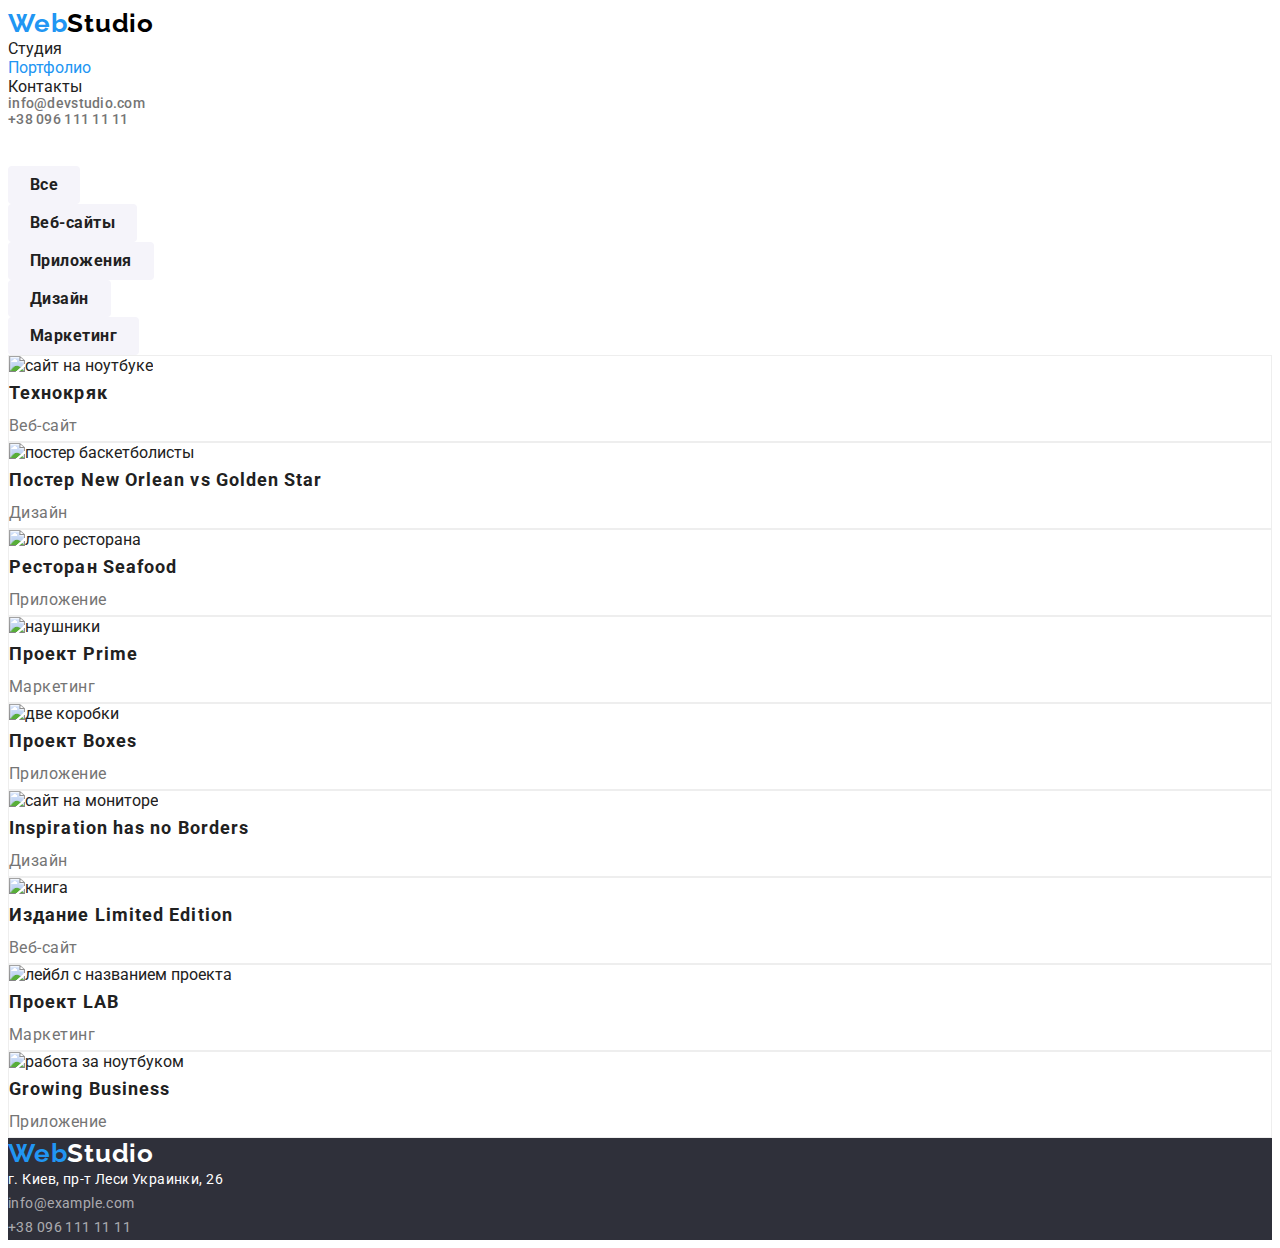
==== portfolio.html @ 56233fcb "add last hw" ====
<!DOCTYPE html>
<html lang="ru">
  <head>
    <meta charset="UTF-8" />
    <meta http-equiv="X-UA-Compatible" content="IE=edge" />
    <meta name="viewport" content="width=device-width, initial-scale=1.0" />
    <title>Portfolio</title>
    <link
      href="https://github.com/sindresorhus/modern-normalize/blob/main/modern-normalize.css"
      rel="stylesheet"
    />
    <link rel="preconnect" href="https://fonts.googleapis.com" />
    <link rel="preconnect" href="https://fonts.gstatic.com" crossorigin />
    <link
      href="https://fonts.googleapis.com/css2?family=Raleway:wght@400;500;700;900&family=Roboto:wght@400;500;700;900&display=swap"
      rel="stylesheet"
    />
    <link rel="stylesheet" href="./CSS/style.css" />
  </head>
  <body>
    <header>
      <a href="./index.html" class="logo"><span class="logo-blue">Web</span>Studio</a>
      <nav>
        <ul class="list">
          <li><a href="./index.html" class="link-nav">Студия</a></li>
          <li class="current">Портфолио</li>
          <li><a href="#" class="link-nav">Контакты</a></li>
        </ul>
      </nav>
      <ul class="contacts list">
        <li><a href="mailto:info@devstudio.com" class="link-contact">info@devstudio.com</a></li>
        <li><a href="tel:+380961111111" class="link-contact">+38 096 111 11 11</a></li>
      </ul>
    </header>
    <main>
      <section class="portfolio">
        <h1 class="not-visible">Prontfolio</h1>
        <ul class="list">
          <li><button type="button" class="portfolio-list-buttons">Все</button></li>
          <li><button type="button" class="portfolio-list-buttons">Веб-сайты</button></li>
          <li><button type="button" class="portfolio-list-buttons">Приложения</button></li>
          <li><button type="button" class="portfolio-list-buttons">Дизайн</button></li>
          <li><button type="button" class="portfolio-list-buttons">Маркетинг</button></li>
        </ul>
        <ul class="list">
          <li class="portfolio-pojects-item">
            <img src="/goit-markup-hw-02/images/project1.jpg" alt="сайт на ноутбуке" width="370" />
            <h2 class="portfolio-project-name">Технокряк</h2>
            <p class="portfolio-project-type">Веб-сайт</p>
          </li>
          <li class="portfolio-pojects-item">
            <img
              src="/goit-markup-hw-02/images/project2.jpg"
              alt="постер баскетболисты"
              width="370"
            />
            <h2 class="portfolio-project-name">
              Постер <span lang="en">New Orlean vs Golden Star</span>
            </h2>
            <p class="portfolio-project-type">Дизайн</p>
          </li>
          <li class="portfolio-pojects-item">
            <img src="/goit-markup-hw-02/images/project3.jpg" alt="лого ресторана" width="370" />
            <h2 class="portfolio-project-name">Ресторан <span lang="en">Seafood</span></h2>
            <p class="portfolio-project-type">Приложение</p>
          </li>
          <li class="portfolio-pojects-item">
            <img src="/goit-markup-hw-02/images/project4.jpg" alt="наушники" width="370" />
            <h2 class="portfolio-project-name">Проект <span lang="en">Prime</span></h2>
            <p class="portfolio-project-type">Маркетинг</p>
          </li>
          <li class="portfolio-pojects-item">
            <img src="/goit-markup-hw-02/images/project5.jpg" alt="две коробки" width="370" />
            <h2 class="portfolio-project-name">Проект <span lang="en">Boxes</span></h2>
            <p class="portfolio-project-type">Приложение</p>
          </li>
          <li class="portfolio-pojects-item">
            <img src="/goit-markup-hw-02/images/project6.jpg" alt="сайт на мониторе" width="370" />
            <h2 class="portfolio-project-name" lang="en">Inspiration has no Borders</h2>
            <p class="portfolio-project-type">Дизайн</p>
          </li>
          <li class="portfolio-pojects-item">
            <img src="/goit-markup-hw-02/images/project7.jpg" alt="книга" width="370" />
            <h2 class="portfolio-project-name">Издание <span lang="en">Limited Edition</span></h2>
            <p class="portfolio-project-type">Веб-сайт</p>
          </li>
          <li class="portfolio-pojects-item">
            <img
              src="/goit-markup-hw-02/images/project8.jpg"
              alt="лейбл с названием проекта"
              width="370"
            />
            <h2 class="portfolio-project-name">Проект <span lang="en">LAB</span></h2>
            <p class="portfolio-project-type">Маркетинг</p>
          </li>
          <li class="portfolio-pojects-item">
            <img
              src="/goit-markup-hw-02/images/project9.jpg"
              alt="работа за ноутбуком"
              width="370"
            />
            <h2 class="portfolio-project-name" lang="en">Growing Business</h2>
            <p class="portfolio-project-type">Приложение</p>
          </li>
        </ul>
      </section>
    </main>
    <footer class="footer">
      <a href="/goit-markup-hw-02/index.html" class="footer-logo"
        ><span class="footer-logo-blue">Web</span>Studio</a
      >
      <address>
        <ul class="footer-address">
          <li class="footer-address-map">г. Киев, пр-т Леси Украинки, 26</li>
          <li>
            <a href="mailto:info@example.com" class="footer-address-link">info@example.com</a>
          </li>
          <li><a href="tel:+380961111111" class="footer-address-link">+38 096 111 11 11</a></li>
        </ul>
      </address>
    </footer>
  </body>
</html>
---- CSS/style.css ----
:root {
  --main-color: #212121;
  --second-color: #757575;
  --hover-color: #2196f3;
  --contrast-color: #ffffff;
  --third-color: #000000;
  --hero-background-color: #2f303a;
  --footer-background-color: #2f303a;
  --elements-background-color: #ffffff;
  --second-background-color: #f5f4fa;
  --page-background-color: #ffffff;
  --adress-color: rgba(255, 255, 255, 0.6);
}
p,
h1,
h2,
h3,
h4,
h5,
h6 {
  margin: 0;
}
ul {
  margin: 0;
  padding: 0;
}

body {
  font-family: 'Roboto', sans-serif;
  color: var(--main-color);
  background-color: var(--page-background-color);
}
.container {
  width: 1200px;
}
.header-container {
  display: flex;
}
.heder-list {
}
.not-visible {
  visibility: hidden;
}
.logo {
  font-family: Raleway, sans-serif;

  font-weight: 700;
  font-size: 26px;
  line-height: 1.19;

  letter-spacing: 0.03em;
  text-decoration: none;
  color: var(--third-color);
}
.logo-blue {
  color: var(--hover-color);
}
.navigation {
  font-weight: 500;
  font-size: 14px;
  line-height: 1.14;
  letter-spacing: 0.02em;
  background-color: var(--elements-background-color);
}
.link-nav {
  text-decoration: none;
  color: var(--main-color);
}
.link-nav:focus,
.link-nav:hover {
  color: var(--hover-color);
}
.current {
  color: var(--hover-color);
}
.contacts {
  font-weight: 500;
  font-size: 14px;
  line-height: 1.14;
  letter-spacing: 0.02em;
}
.link-contact {
  text-decoration: none;
  color: var(--second-color);
}
.contacts .link-contact:hover,
.contacts .link-contact:focus {
  color: var(--hover-color);
}
.section-hero {
  background: var(--hero-background-color);
}
.hero-header {
  font-weight: 900;
  font-size: 44px;
  line-height: 1.36;
  /* or 136% */

  text-align: center;
  letter-spacing: 0.06em;
  text-transform: uppercase;

  color: var(--contrast-color);
}
.hero-button {
  font-family: inherit;
  background: var(--hover-color);
  box-shadow: 0px 4px 4px rgba(0, 0, 0, 0.15);
  border-radius: 4px;
  font-weight: 700;
  font-size: 16px;
  line-height: 1.87;
  border: 0px;
  /* identical to box height, or 187% */

  align-items: center;
  text-align: center;
  letter-spacing: 0.06em;
  cursor: pointer;
  color: var(--contrast-color);
}
.list {
  list-style-type: none;
}
.why-we-header {
  font-weight: 700;
  font-size: 14px;
  line-height: 1.14;
  letter-spacing: 0.03em;
  text-transform: uppercase;
  color: var(--main-color);
}
.why-we-p {
  font-size: 14px;
  line-height: 1.71;
  /* or 171% */

  letter-spacing: 0.03em;
  color: var(--second-color);
}

.what-we-do-header {
  font-weight: 700;
  font-size: 36px;
  line-height: 1.17;
  text-align: center;
  letter-spacing: 0.03em;
  color: var(--main-color);
}
.team {
  background: var(--second-background-color);
}
.team-header {
  font-style: normal;
  font-weight: 700;
  font-size: 36px;
  line-height: 1.16;
  text-align: center;
  letter-spacing: 0.03em;
  color: var(--main-color);
}
.team-member {
  background: var(--contrast-color);
  box-shadow: 0px 1px 3px rgba(0, 0, 0, 0.12), 0px 1px 1px rgba(0, 0, 0, 0.14),
    0px 2px 1px rgba(0, 0, 0, 0.2);
  border-radius: 0px 0px 4px 4px;
}
.team-member-name {
  font-weight: 500;
  font-size: 16px;
  line-height: 1.19;
  /* identical to box height */

  text-align: center;
  letter-spacing: 0.03em;
  color: var(--main-color);
}
.team-member-position {
  font-style: normal;
  font-weight: normal;
  font-size: 16px;
  line-height: 1.19;
  /* identical to box height */

  text-align: center;
  letter-spacing: 0.03em;
  color: var(--second-color);
}
.footer {
  background-color: var(--footer-background-color);
}
.footer-logo {
  font-family: Raleway, sans-serif;
  font-style: normal;
  font-weight: bold;
  font-size: 26px;
  line-height: 1.19;
  text-decoration: none;
  letter-spacing: 0.03em;

  color: var(--contrast-color);
}
.footer-logo-blue {
  color: var(--hover-color);
}
.footer-address {
  list-style-type: none;
  font-style: normal;
}
.footer-address-map {
  font-style: normal;
  font-weight: normal;
  font-size: 14px;
  line-height: 1.71;
  /* or 171% */

  letter-spacing: 0.03em;
  text-decoration: none;
  color: var(--contrast-color);
}
.footer-address-link {
  text-decoration: none;

  font-size: 14px;
  line-height: 1.71;
  /* or 171% */

  letter-spacing: 0.03em;

  color: var(--adress-color);
}
.footer-address-link:focus,
.footer-address-link:hover {
  color: var(--hover-color);
}
/* Porfolio page */
.portfolio-list-buttons {
  font-family: inherit;
  background-color: #f5f4fa;
  border-radius: 4px;
  border: 0;
  cursor: pointer;
  font-weight: 700;
  font-size: 16px;
  line-height: 1.62;
  /* identical to box height, or 162% */
  padding: 6px 22px;
  text-align: center;
  letter-spacing: 0.03em;

  color: var(--main-color);
}
.portfolio-list-buttons:focus,
.portfolio-list-buttons:hover {
  color: var(--contrast-color);
  background-color: var(--hover-color);
}

.portfolio-pojects-item {
  background-color: var(--contrast-color);
  border: 1px solid #eeeeee;
  box-sizing: border-box;
}
.portfolio-project-name {
  font-style: normal;
  font-weight: 700;
  font-size: 18px;
  line-height: 2;
  /* identical to box height, or 200% */

  letter-spacing: 0.06em;

  color: var(--main-color);
}
.portfolio-project-type {
  font-size: 16px;
  line-height: 1.87;
  /* identical to box height, or 187% */

  letter-spacing: 0.03em;
  color: var(--second-color);
}
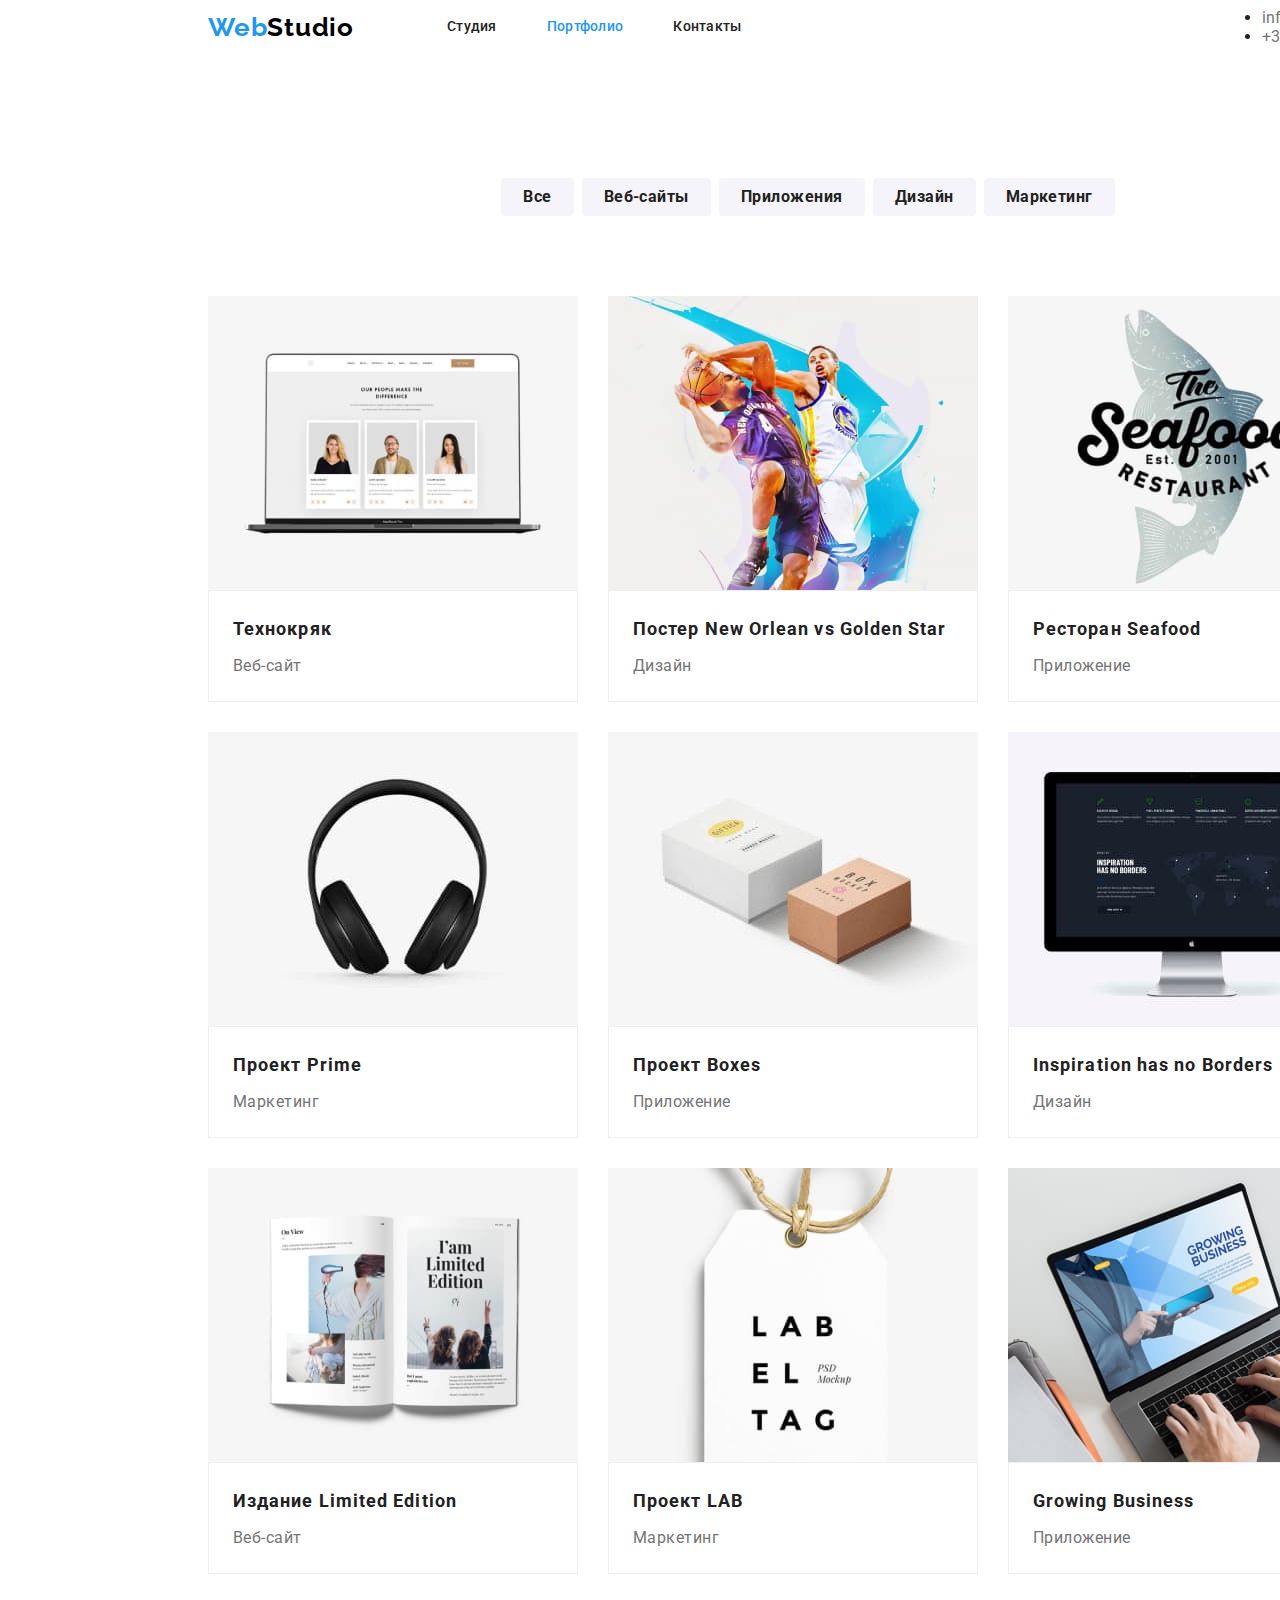
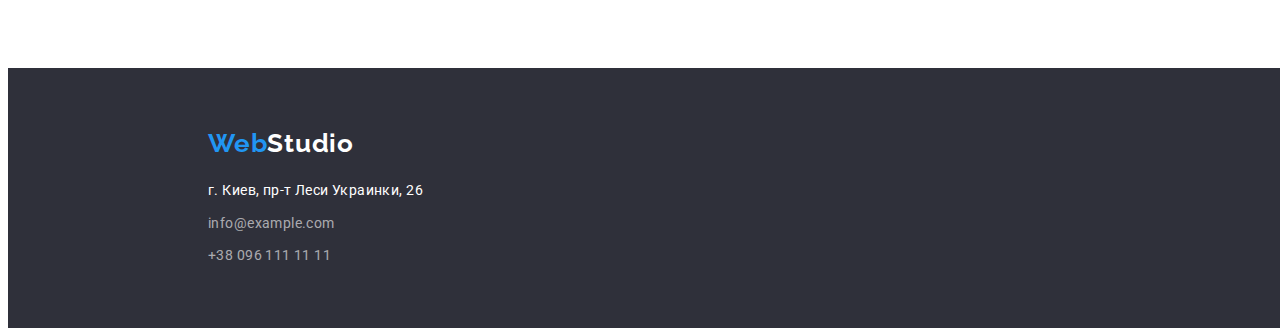
==== commit b0704f40: "hw3 1.0" ====
--- a/portfolio.html
+++ b/portfolio.html
@@ -19,105 +19,132 @@
   </head>
   <body>
     <header>
-      <a href="./index.html" class="logo"><span class="logo-blue">Web</span>Studio</a>
-      <nav>
-        <ul class="list">
-          <li><a href="./index.html" class="link-nav">Студия</a></li>
-          <li class="current">Портфолио</li>
-          <li><a href="#" class="link-nav">Контакты</a></li>
-        </ul>
-      </nav>
-      <ul class="contacts list">
-        <li><a href="mailto:info@devstudio.com" class="link-contact">info@devstudio.com</a></li>
-        <li><a href="tel:+380961111111" class="link-contact">+38 096 111 11 11</a></li>
-      </ul>
+      <div class="container header-container">
+        <div class="header-list">
+          <a href="./index.html" class="logo"><span class="logo-blue">Web</span>Studio</a>
+
+          <nav class="navigation">
+            <ul class="list nav-list">
+              <li><a href="./index.html" class="link-nav">Студия</a></li>
+              <li class="current">Портфолио</li>
+              <li><a href="#" class="link-nav">Контакты</a></li>
+            </ul>
+          </nav>
+        </div>
+        <div>
+          <ul class="contacts-list">
+            <li><a href="mailto:info@devstudio.com" class="link-contact">info@devstudio.com</a></li>
+            <li><a href="tel:+380961111111" class="link-contact">+38 096 111 11 11</a></li>
+          </ul>
+        </div>
+      </div>
     </header>
     <main>
-      <section class="portfolio">
-        <h1 class="not-visible">Prontfolio</h1>
-        <ul class="list">
-          <li><button type="button" class="portfolio-list-buttons">Все</button></li>
-          <li><button type="button" class="portfolio-list-buttons">Веб-сайты</button></li>
-          <li><button type="button" class="portfolio-list-buttons">Приложения</button></li>
-          <li><button type="button" class="portfolio-list-buttons">Дизайн</button></li>
-          <li><button type="button" class="portfolio-list-buttons">Маркетинг</button></li>
-        </ul>
-        <ul class="list">
-          <li class="portfolio-pojects-item">
-            <img src="/goit-markup-hw-02/images/project1.jpg" alt="сайт на ноутбуке" width="370" />
-            <h2 class="portfolio-project-name">Технокряк</h2>
-            <p class="portfolio-project-type">Веб-сайт</p>
-          </li>
-          <li class="portfolio-pojects-item">
-            <img
-              src="/goit-markup-hw-02/images/project2.jpg"
-              alt="постер баскетболисты"
-              width="370"
-            />
-            <h2 class="portfolio-project-name">
-              Постер <span lang="en">New Orlean vs Golden Star</span>
-            </h2>
-            <p class="portfolio-project-type">Дизайн</p>
-          </li>
-          <li class="portfolio-pojects-item">
-            <img src="/goit-markup-hw-02/images/project3.jpg" alt="лого ресторана" width="370" />
-            <h2 class="portfolio-project-name">Ресторан <span lang="en">Seafood</span></h2>
-            <p class="portfolio-project-type">Приложение</p>
-          </li>
-          <li class="portfolio-pojects-item">
-            <img src="/goit-markup-hw-02/images/project4.jpg" alt="наушники" width="370" />
-            <h2 class="portfolio-project-name">Проект <span lang="en">Prime</span></h2>
-            <p class="portfolio-project-type">Маркетинг</p>
-          </li>
-          <li class="portfolio-pojects-item">
-            <img src="/goit-markup-hw-02/images/project5.jpg" alt="две коробки" width="370" />
-            <h2 class="portfolio-project-name">Проект <span lang="en">Boxes</span></h2>
-            <p class="portfolio-project-type">Приложение</p>
-          </li>
-          <li class="portfolio-pojects-item">
-            <img src="/goit-markup-hw-02/images/project6.jpg" alt="сайт на мониторе" width="370" />
-            <h2 class="portfolio-project-name" lang="en">Inspiration has no Borders</h2>
-            <p class="portfolio-project-type">Дизайн</p>
-          </li>
-          <li class="portfolio-pojects-item">
-            <img src="/goit-markup-hw-02/images/project7.jpg" alt="книга" width="370" />
-            <h2 class="portfolio-project-name">Издание <span lang="en">Limited Edition</span></h2>
-            <p class="portfolio-project-type">Веб-сайт</p>
-          </li>
-          <li class="portfolio-pojects-item">
-            <img
-              src="/goit-markup-hw-02/images/project8.jpg"
-              alt="лейбл с названием проекта"
-              width="370"
-            />
-            <h2 class="portfolio-project-name">Проект <span lang="en">LAB</span></h2>
-            <p class="portfolio-project-type">Маркетинг</p>
-          </li>
-          <li class="portfolio-pojects-item">
-            <img
-              src="/goit-markup-hw-02/images/project9.jpg"
-              alt="работа за ноутбуком"
-              width="370"
-            />
-            <h2 class="portfolio-project-name" lang="en">Growing Business</h2>
-            <p class="portfolio-project-type">Приложение</p>
-          </li>
-        </ul>
+      <section class="portfolio section">
+        <div class="container">
+          <h1 class="not-visible">Prontfolio</h1>
+          <ul class="list portfolio-list">
+            <li><button type="button" class="portfolio-list-buttons">Все</button></li>
+            <li><button type="button" class="portfolio-list-buttons">Веб-сайты</button></li>
+            <li><button type="button" class="portfolio-list-buttons">Приложения</button></li>
+            <li><button type="button" class="portfolio-list-buttons">Дизайн</button></li>
+            <li><button type="button" class="portfolio-list-buttons">Маркетинг</button></li>
+          </ul>
+          <ul class="list portfolio-projects-list">
+            <li class="portfolio-pojects-item">
+              <img src="./images/project1.jpg" alt="сайт на ноутбуке" width="370" />
+              <div class="portfolio-project">
+                <h2 class="portfolio-project-name">Технокряк</h2>
+                <p class="portfolio-project-type">Веб-сайт</p>
+              </div>
+            </li>
+            <li class="portfolio-pojects-item">
+              <img src="./images/project2.jpg" alt="постер баскетболисты" width="370" />
+              <div class="portfolio-project">
+                <h2 class="portfolio-project-name">
+                  Постер <span lang="en">New Orlean vs Golden Star</span>
+                </h2>
+                <p class="portfolio-project-type">Дизайн</p>
+              </div>
+            </li>
+            <li class="portfolio-pojects-item">
+              <img src="./images/project3.jpg" alt="лого ресторана" width="370" />
+              <div class="portfolio-project">
+                <h2 class="portfolio-project-name">Ресторан <span lang="en">Seafood</span></h2>
+                <p class="portfolio-project-type">Приложение</p>
+              </div>
+            </li>
+            <li class="portfolio-pojects-item">
+              <img src="./images/project4.jpg" alt="наушники" width="370" />
+              <div class="portfolio-project">
+                <h2 class="portfolio-project-name">Проект <span lang="en">Prime</span></h2>
+                <p class="portfolio-project-type">Маркетинг</p>
+              </div>
+            </li>
+            <li class="portfolio-pojects-item">
+              <img src="./images/project5.jpg" alt="две коробки" width="370" />
+              <div class="portfolio-project">
+                <h2 class="portfolio-project-name">Проект <span lang="en">Boxes</span></h2>
+                <p class="portfolio-project-type">Приложение</p>
+              </div>
+            </li>
+            <li class="portfolio-pojects-item">
+              <img src="./images/project6.jpg" alt="сайт на мониторе" width="370" />
+              <div class="portfolio-project">
+                <h2 class="portfolio-project-name" lang="en">Inspiration has no Borders</h2>
+                <p class="portfolio-project-type">Дизайн</p>
+              </div>
+            </li>
+            <li class="portfolio-pojects-item">
+              <img src="./images/project7.jpg" alt="книга" width="370" />
+              <div class="portfolio-project">
+                <h2 class="portfolio-project-name">
+                  Издание <span lang="en">Limited Edition</span>
+                </h2>
+                <p class="portfolio-project-type">Веб-сайт</p>
+              </div>
+            </li>
+            <li class="portfolio-pojects-item">
+              <img src="./images/project8.jpg" alt="лейбл с названием проекта" width="370" />
+              <div class="portfolio-project">
+                <h2 class="portfolio-project-name">Проект <span lang="en">LAB</span></h2>
+                <p class="portfolio-project-type">Маркетинг</p>
+              </div>
+            </li>
+            <li class="portfolio-pojects-item">
+              <img src="./images/project9.jpg" alt="работа за ноутбуком" width="370" />
+              <div class="portfolio-project">
+                <h2 class="portfolio-project-name" lang="en">Growing Business</h2>
+                <p class="portfolio-project-type">Приложение</p>
+              </div>
+            </li>
+          </ul>
+        </div>
       </section>
     </main>
     <footer class="footer">
-      <a href="/goit-markup-hw-02/index.html" class="footer-logo"
-        ><span class="footer-logo-blue">Web</span>Studio</a
-      >
-      <address>
-        <ul class="footer-address">
-          <li class="footer-address-map">г. Киев, пр-т Леси Украинки, 26</li>
-          <li>
-            <a href="mailto:info@example.com" class="footer-address-link">info@example.com</a>
-          </li>
-          <li><a href="tel:+380961111111" class="footer-address-link">+38 096 111 11 11</a></li>
-        </ul>
-      </address>
+      <div class="container">
+        <a href="./index.html" class="footer-logo"
+          ><span class="footer-logo-blue">Web</span>Studio</a
+        >
+        <address>
+          <ul class="footer-address">
+            <li>
+              <a
+                href="https://goo.gl/maps/sKUV3N8SFqWd6LK18"
+                class="footer-address-map"
+                target="_blank"
+              >
+                г. Киев, пр-т Леси Украинки, 26</a
+              >
+            </li>
+            <li>
+              <a href="mailto:info@example.com" class="footer-address-link">info@example.com</a>
+            </li>
+            <li><a href="tel:+380961111111" class="footer-address-link">+38 096 111 11 11</a></li>
+          </ul>
+        </address>
+      </div>
     </footer>
   </body>
 </html>
--- a/CSS/style.css
+++ b/CSS/style.css
@@ -29,14 +29,33 @@
   font-family: 'Roboto', sans-serif;
   color: var(--main-color);
   background-color: var(--page-background-color);
+  width: 1600px;
 }
 .container {
   width: 1200px;
+  padding: 0px 15px;
+  margin: 0 auto;
+}
+.section {
+  padding: 94px 0;
 }
 .header-container {
   display: flex;
-}
-.heder-list {
+  justify-content: space-between;
+  align-items: center;
+}
+.header-list {
+  display: flex;
+  align-items: center;
+}
+.navigation {
+  margin-left: 93px;
+}
+.nav-list {
+  display: flex;
+}
+.nav-list > li:nth-child(n + 2) {
+  margin-left: 50px;
 }
 .not-visible {
   visibility: hidden;
@@ -78,6 +97,10 @@
   font-size: 14px;
   line-height: 1.14;
   letter-spacing: 0.02em;
+  display: flex;
+}
+.contacts > li:nth-child(n + 2) {
+  margin-left: 50px;
 }
 .link-contact {
   text-decoration: none;
@@ -89,6 +112,13 @@
 }
 .section-hero {
   background: var(--hero-background-color);
+  width: 1600px;
+  padding: 200px 0;
+}
+.hero-block {
+  display: flex;
+  flex-direction: column;
+  align-items: center;
 }
 .hero-header {
   font-weight: 900;
@@ -101,6 +131,7 @@
   text-transform: uppercase;
 
   color: var(--contrast-color);
+  /* margin-top: 200px; */
 }
 .hero-button {
   font-family: inherit;
@@ -118,10 +149,21 @@
   letter-spacing: 0.06em;
   cursor: pointer;
   color: var(--contrast-color);
+  width: 200px;
+  height: 50px;
+  margin-top: 30px;
 }
 .list {
   list-style-type: none;
 }
+.why-we-list {
+  display: flex;
+  flex-basis: calc((100%-3 * 30) / 4);
+}
+
+.why-we-list > li:nth-child(n + 2) {
+  margin-left: 50px;
+}
 .why-we-header {
   font-weight: 700;
   font-size: 14px;
@@ -137,8 +179,11 @@
 
   letter-spacing: 0.03em;
   color: var(--second-color);
-}
-
+  margin-top: 10px;
+}
+.what-we-do {
+  padding-top: 0;
+}
 .what-we-do-header {
   font-weight: 700;
   font-size: 36px;
@@ -146,6 +191,13 @@
   text-align: center;
   letter-spacing: 0.03em;
   color: var(--main-color);
+  margin-bottom: 50px;
+}
+.what-we-do-list {
+  display: flex;
+}
+.what-we-do-list > li:nth-child(n + 2) {
+  margin-left: 30px;
 }
 .team {
   background: var(--second-background-color);
@@ -158,6 +210,13 @@
   text-align: center;
   letter-spacing: 0.03em;
   color: var(--main-color);
+  margin-bottom: 50px;
+}
+.team-list {
+  display: flex;
+}
+.team-list > li:nth-child(n + 2) {
+  margin-left: 30px;
 }
 .team-member {
   background: var(--contrast-color);
@@ -165,6 +224,12 @@
     0px 2px 1px rgba(0, 0, 0, 0.2);
   border-radius: 0px 0px 4px 4px;
 }
+.team-member > img {
+  margin-bottom: 30px;
+  display: block;
+  max-width: 100%;
+  height: auto;
+}
 .team-member-name {
   font-weight: 500;
   font-size: 16px;
@@ -185,10 +250,13 @@
   text-align: center;
   letter-spacing: 0.03em;
   color: var(--second-color);
+  margin: 10px 0 30px 0;
 }
 .footer {
   background-color: var(--footer-background-color);
-}
+  padding: 60px 0;
+}
+
 .footer-logo {
   font-family: Raleway, sans-serif;
   font-style: normal;
@@ -199,6 +267,7 @@
   letter-spacing: 0.03em;
 
   color: var(--contrast-color);
+  margin-top: 60px;
 }
 .footer-logo-blue {
   color: var(--hover-color);
@@ -206,6 +275,10 @@
 .footer-address {
   list-style-type: none;
   font-style: normal;
+  margin-top: 20px;
+}
+.footer-address > li:nth-child(n + 2) {
+  margin-top: 9px;
 }
 .footer-address-map {
   font-style: normal;
@@ -234,6 +307,17 @@
   color: var(--hover-color);
 }
 /* Porfolio page */
+.portfolio {
+  width: 1600px;
+}
+.portfolio-list {
+  display: flex;
+  justify-content: center;
+  margin-bottom: 50px;
+}
+.portfolio-list > li:nth-child(n + 2) {
+  margin-left: 8px;
+}
 .portfolio-list-buttons {
   font-family: inherit;
   background-color: #f5f4fa;
@@ -255,11 +339,29 @@
   color: var(--contrast-color);
   background-color: var(--hover-color);
 }
-
+.portfolio-projects-list {
+  display: flex;
+  flex-wrap: wrap;
+  flex-basis: calc((100%-3 * 30px) / 4);
+}
+.portfolio-projects-list > li {
+  margin-left: 30px;
+  margin-top: 30px;
+}
+.portfolio-projects-list > li:nth-child(3n + 1) {
+  margin-left: 0;
+}
 .portfolio-pojects-item {
   background-color: var(--contrast-color);
+}
+.portfolio-pojects-item > img {
+  display: block;
+}
+.portfolio-project {
+  background: #ffffff;
   border: 1px solid #eeeeee;
   box-sizing: border-box;
+  padding: 20px 24px;
 }
 .portfolio-project-name {
   font-style: normal;
@@ -279,4 +381,5 @@
 
   letter-spacing: 0.03em;
   color: var(--second-color);
-}
+  margin-top: 4px;
+}
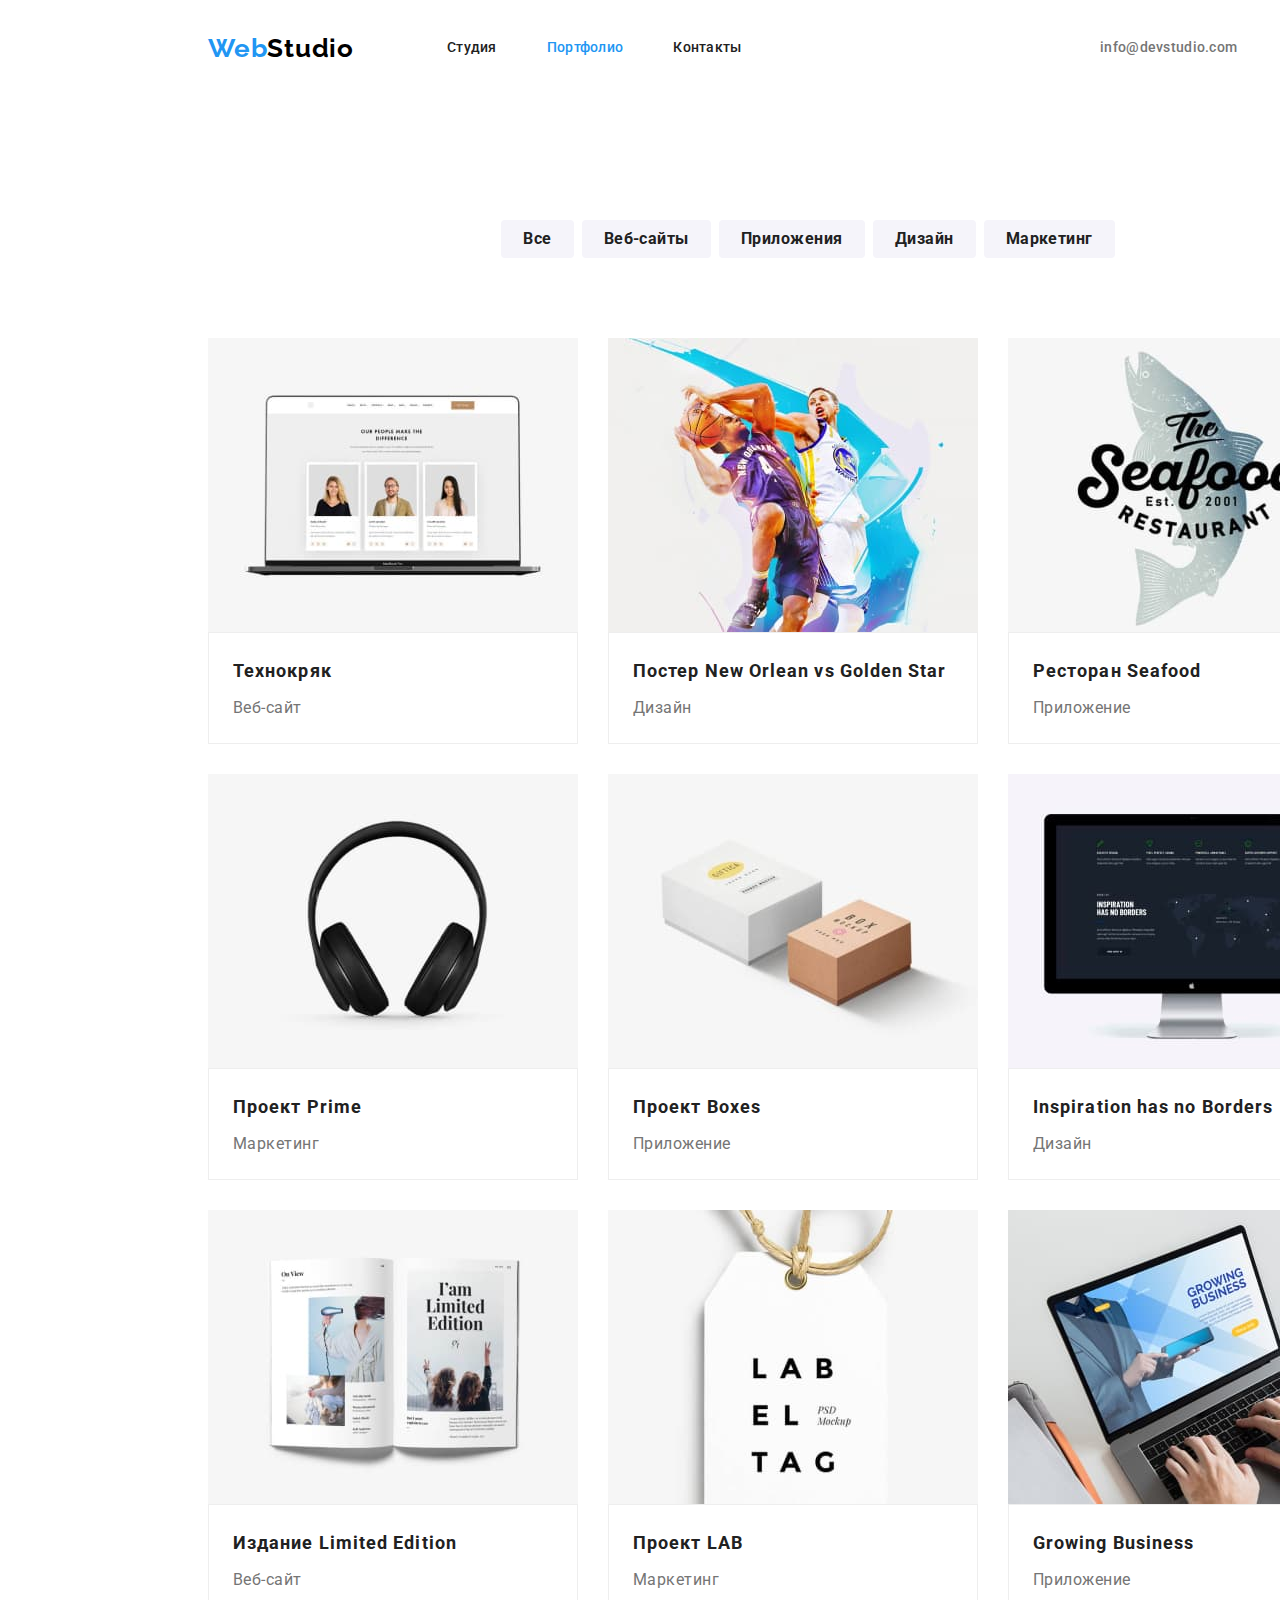
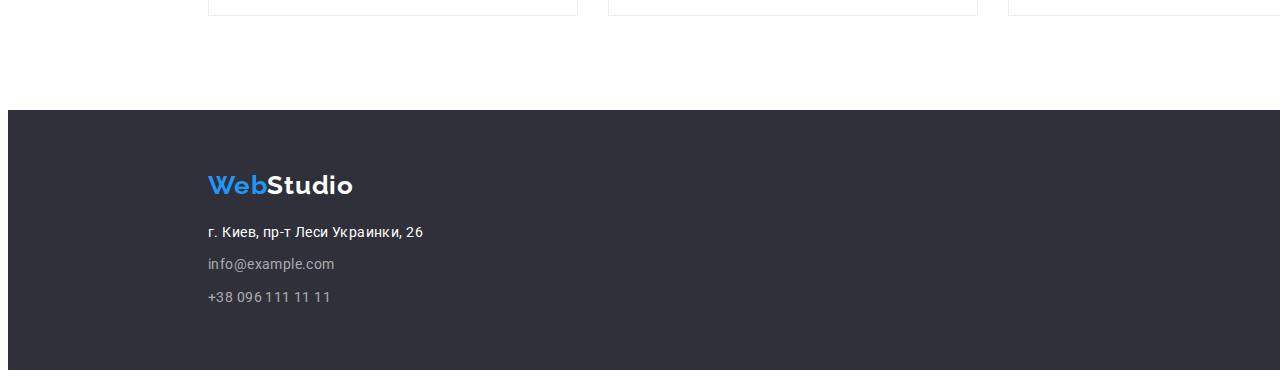
==== commit 9dcd2635: "fix header" ====
--- a/portfolio.html
+++ b/portfolio.html
@@ -32,7 +32,7 @@
           </nav>
         </div>
         <div>
-          <ul class="contacts-list">
+          <ul class="contacts list">
             <li><a href="mailto:info@devstudio.com" class="link-contact">info@devstudio.com</a></li>
             <li><a href="tel:+380961111111" class="link-contact">+38 096 111 11 11</a></li>
           </ul>
--- a/CSS/style.css
+++ b/CSS/style.css
@@ -98,6 +98,7 @@
   line-height: 1.14;
   letter-spacing: 0.02em;
   display: flex;
+  margin: 32px 0;
 }
 .contacts > li:nth-child(n + 2) {
   margin-left: 50px;
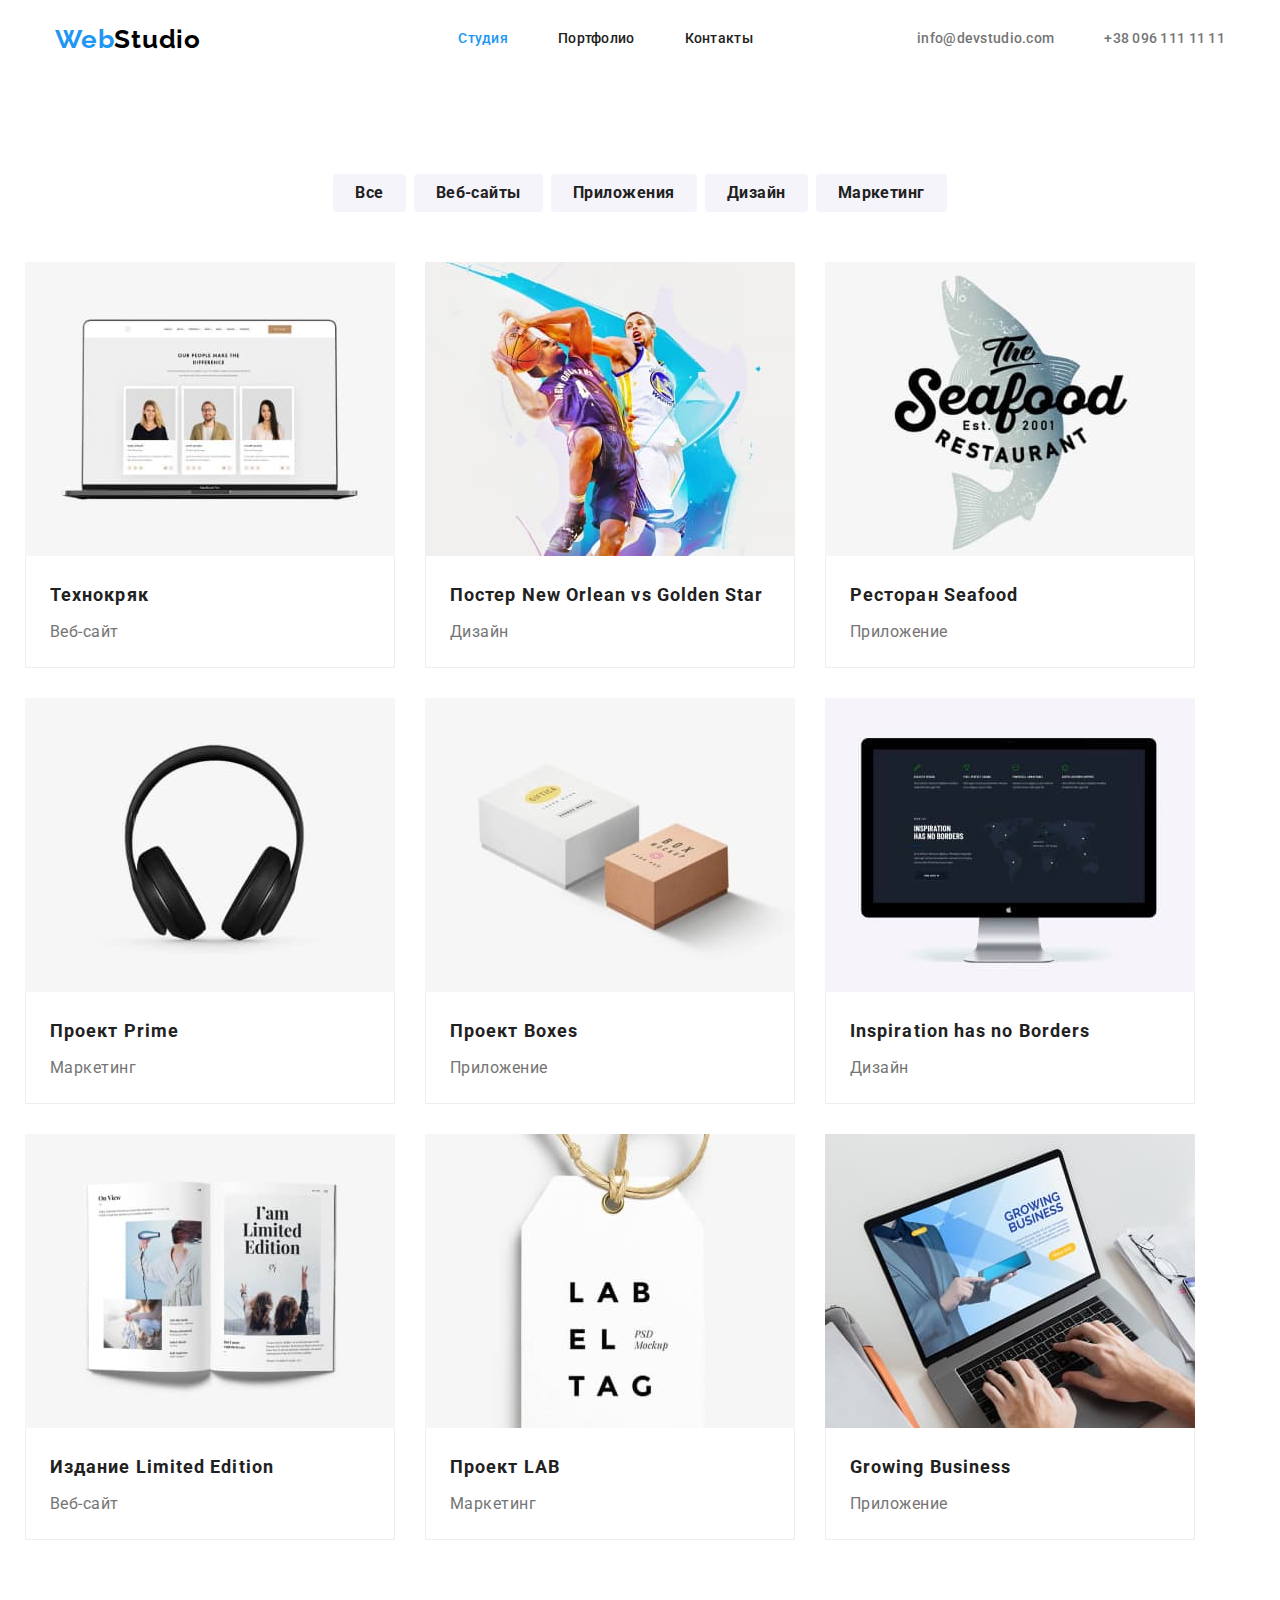
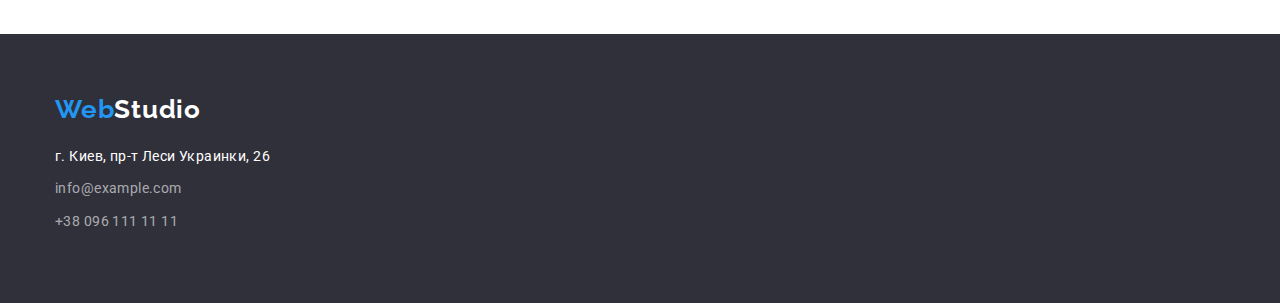
==== commit 89f71988: "fix problems" ====
--- a/portfolio.html
+++ b/portfolio.html
@@ -5,44 +5,36 @@
     <meta http-equiv="X-UA-Compatible" content="IE=edge" />
     <meta name="viewport" content="width=device-width, initial-scale=1.0" />
     <title>Portfolio</title>
-    <link
-      href="https://github.com/sindresorhus/modern-normalize/blob/main/modern-normalize.css"
-      rel="stylesheet"
-    />
     <link rel="preconnect" href="https://fonts.googleapis.com" />
     <link rel="preconnect" href="https://fonts.gstatic.com" crossorigin />
     <link
       href="https://fonts.googleapis.com/css2?family=Raleway:wght@400;500;700;900&family=Roboto:wght@400;500;700;900&display=swap"
       rel="stylesheet"
     />
+    <link rel="stylesheet" href="./CSS/modern-normalize.css" />
     <link rel="stylesheet" href="./CSS/style.css" />
   </head>
   <body>
-    <header>
+    <header class="header">
       <div class="container header-container">
-        <div class="header-list">
-          <a href="./index.html" class="logo"><span class="logo-blue">Web</span>Studio</a>
-
-          <nav class="navigation">
-            <ul class="list nav-list">
-              <li><a href="./index.html" class="link-nav">Студия</a></li>
-              <li class="current">Портфолио</li>
-              <li><a href="#" class="link-nav">Контакты</a></li>
-            </ul>
-          </nav>
-        </div>
-        <div>
-          <ul class="contacts list">
-            <li><a href="mailto:info@devstudio.com" class="link-contact">info@devstudio.com</a></li>
-            <li><a href="tel:+380961111111" class="link-contact">+38 096 111 11 11</a></li>
+        <a href="./index.html" class="logo"><span class="logo-blue">Web</span>Studio</a>
+        <nav class="navigation">
+          <ul class="list nav-list">
+            <li class="current">Студия</li>
+            <li><a href="./portfolio.html" class="link-nav">Портфолио</a></li>
+            <li><a href="#" class="link-nav">Контакты</a></li>
           </ul>
-        </div>
+        </nav>
+        <ul class="contacts list">
+          <li><a href="mailto:info@devstudio.com" class="link-contact">info@devstudio.com</a></li>
+          <li><a href="tel:+380961111111" class="link-contact">+38 096 111 11 11</a></li>
+        </ul>
       </div>
     </header>
     <main>
       <section class="portfolio section">
         <div class="container">
-          <h1 class="not-visible">Prontfolio</h1>
+          <h1 class="visually-hidden">Prontfolio</h1>
           <ul class="list portfolio-list">
             <li><button type="button" class="portfolio-list-buttons">Все</button></li>
             <li><button type="button" class="portfolio-list-buttons">Веб-сайты</button></li>
@@ -127,7 +119,7 @@
         <a href="./index.html" class="footer-logo"
           ><span class="footer-logo-blue">Web</span>Studio</a
         >
-        <address>
+        <address class="footer-list">
           <ul class="footer-address">
             <li>
               <a
--- a/CSS/style.css
+++ b/CSS/style.css
@@ -29,7 +29,6 @@
   font-family: 'Roboto', sans-serif;
   color: var(--main-color);
   background-color: var(--page-background-color);
-  width: 1600px;
 }
 .container {
   width: 1200px;
@@ -39,15 +38,15 @@
 .section {
   padding: 94px 0;
 }
+.header {
+  border-bottom: 1px solid transparent;
+}
 .header-container {
   display: flex;
   justify-content: space-between;
   align-items: center;
 }
-.header-list {
-  display: flex;
-  align-items: center;
-}
+
 .navigation {
   margin-left: 93px;
 }
@@ -57,8 +56,15 @@
 .nav-list > li:nth-child(n + 2) {
   margin-left: 50px;
 }
-.not-visible {
-  visibility: hidden;
+.visually-hidden {
+  position: absolute !important;
+  clip: rect(1px 1px 1px 1px);
+  clip: rect(1px, 1px, 1px, 1px);
+  padding: 0 !important;
+  border: 0 !important;
+  height: 1px !important;
+  width: 1px !important;
+  overflow: hidden;
 }
 .logo {
   font-family: Raleway, sans-serif;
@@ -70,6 +76,7 @@
   letter-spacing: 0.03em;
   text-decoration: none;
   color: var(--third-color);
+  padding: 24px 0;
 }
 .logo-blue {
   color: var(--hover-color);
@@ -84,6 +91,7 @@
 .link-nav {
   text-decoration: none;
   color: var(--main-color);
+  padding: 32px 0;
 }
 .link-nav:focus,
 .link-nav:hover {
@@ -98,7 +106,7 @@
   line-height: 1.14;
   letter-spacing: 0.02em;
   display: flex;
-  margin: 32px 0;
+  /* padding: 32px 0; */
 }
 .contacts > li:nth-child(n + 2) {
   margin-left: 50px;
@@ -106,6 +114,7 @@
 .link-contact {
   text-decoration: none;
   color: var(--second-color);
+  padding: 32px 0;
 }
 .contacts .link-contact:hover,
 .contacts .link-contact:focus {
@@ -113,7 +122,7 @@
 }
 .section-hero {
   background: var(--hero-background-color);
-  width: 1600px;
+  /* width: 1600px; */
   padding: 200px 0;
 }
 .hero-block {
@@ -163,7 +172,7 @@
 }
 
 .why-we-list > li:nth-child(n + 2) {
-  margin-left: 50px;
+  margin-left: 30px;
 }
 .why-we-header {
   font-weight: 700;
@@ -172,6 +181,7 @@
   letter-spacing: 0.03em;
   text-transform: uppercase;
   color: var(--main-color);
+  margin-bottom: 10px;
 }
 .why-we-p {
   font-size: 14px;
@@ -180,7 +190,8 @@
 
   letter-spacing: 0.03em;
   color: var(--second-color);
-  margin-top: 10px;
+
+  min-width: 260px;
 }
 .what-we-do {
   padding-top: 0;
@@ -199,6 +210,11 @@
 }
 .what-we-do-list > li:nth-child(n + 2) {
   margin-left: 30px;
+}
+.what-we-do-list > img {
+  display: block;
+  max-width: 100%;
+  height: auto;
 }
 .team {
   background: var(--second-background-color);
@@ -224,19 +240,24 @@
   box-shadow: 0px 1px 3px rgba(0, 0, 0, 0.12), 0px 1px 1px rgba(0, 0, 0, 0.14),
     0px 2px 1px rgba(0, 0, 0, 0.2);
   border-radius: 0px 0px 4px 4px;
+  /* padding: 30px 0; */
 }
 .team-member > img {
-  margin-bottom: 30px;
+  /* margin-bottom: 30px; */
   display: block;
   max-width: 100%;
   height: auto;
+}
+.team-member-card {
+  box-sizing: border-box;
+  padding: 30px 0;
 }
 .team-member-name {
   font-weight: 500;
   font-size: 16px;
   line-height: 1.19;
   /* identical to box height */
-
+  margin-bottom: 10px;
   text-align: center;
   letter-spacing: 0.03em;
   color: var(--main-color);
@@ -251,7 +272,7 @@
   text-align: center;
   letter-spacing: 0.03em;
   color: var(--second-color);
-  margin: 10px 0 30px 0;
+  /* margin-bottom: 30px; */
 }
 .footer {
   background-color: var(--footer-background-color);
@@ -268,18 +289,19 @@
   letter-spacing: 0.03em;
 
   color: var(--contrast-color);
-  margin-top: 60px;
 }
 .footer-logo-blue {
   color: var(--hover-color);
+}
+.footer-list {
+  margin-top: 20px;
 }
 .footer-address {
   list-style-type: none;
   font-style: normal;
-  margin-top: 20px;
-}
-.footer-address > li:nth-child(n + 2) {
-  margin-top: 9px;
+}
+.footer-address > li {
+  margin-bottom: 9px;
 }
 .footer-address-map {
   font-style: normal;
@@ -307,10 +329,7 @@
 .footer-address-link:hover {
   color: var(--hover-color);
 }
-/* Porfolio page */
-.portfolio {
-  width: 1600px;
-}
+
 .portfolio-list {
   display: flex;
   justify-content: center;
@@ -343,9 +362,11 @@
 .portfolio-projects-list {
   display: flex;
   flex-wrap: wrap;
-  flex-basis: calc((100%-3 * 30px) / 4);
+  margin-top: -30px;
+  margin-left: -30px;
 }
 .portfolio-projects-list > li {
+  flex-basis: calc((100$ - 3 * 30px) / 3);
   margin-left: 30px;
   margin-top: 30px;
 }
@@ -357,10 +378,12 @@
 }
 .portfolio-pojects-item > img {
   display: block;
+  max-width: 100%;
+  height: auto;
 }
 .portfolio-project {
-  background: #ffffff;
   border: 1px solid #eeeeee;
+  border-top-color: transparent;
   box-sizing: border-box;
   padding: 20px 24px;
 }
@@ -372,7 +395,7 @@
   /* identical to box height, or 200% */
 
   letter-spacing: 0.06em;
-
+  margin-bottom: 4px;
   color: var(--main-color);
 }
 .portfolio-project-type {
@@ -382,5 +405,4 @@
 
   letter-spacing: 0.03em;
   color: var(--second-color);
-  margin-top: 4px;
-}
+}
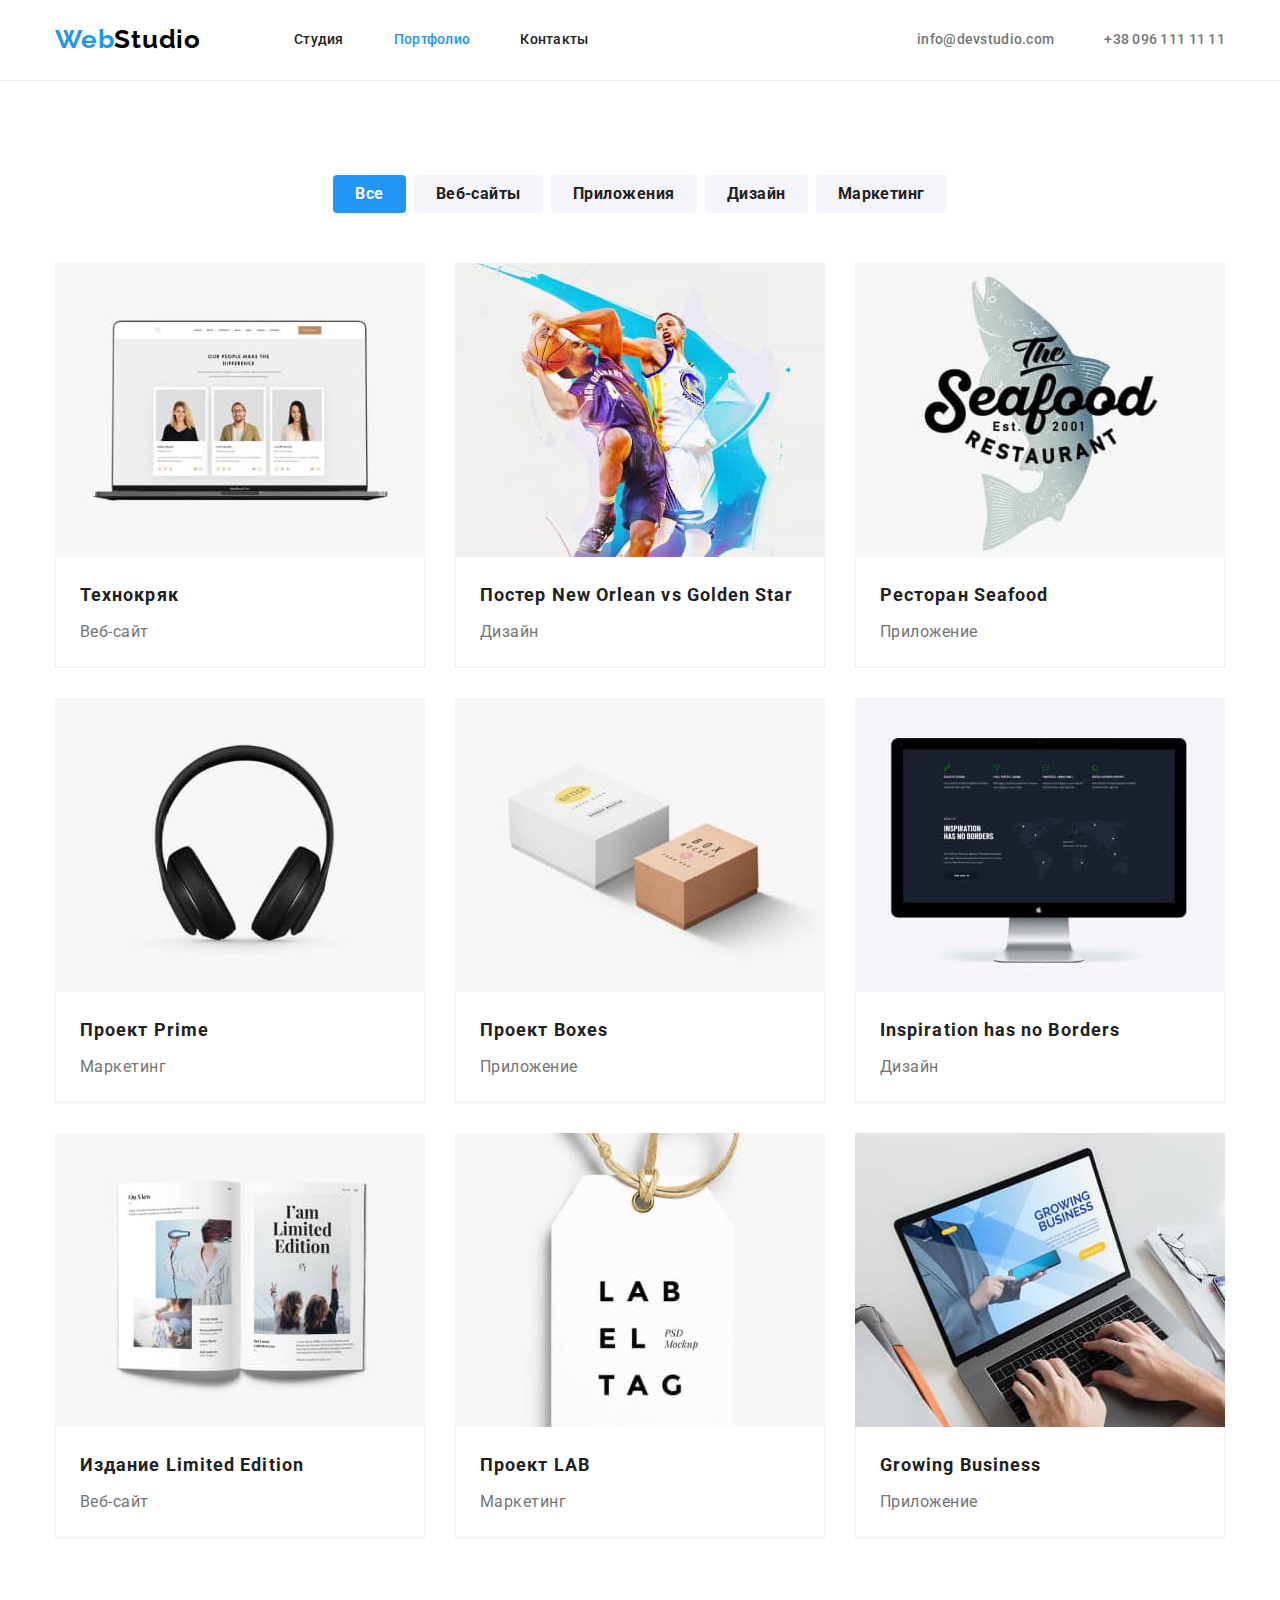
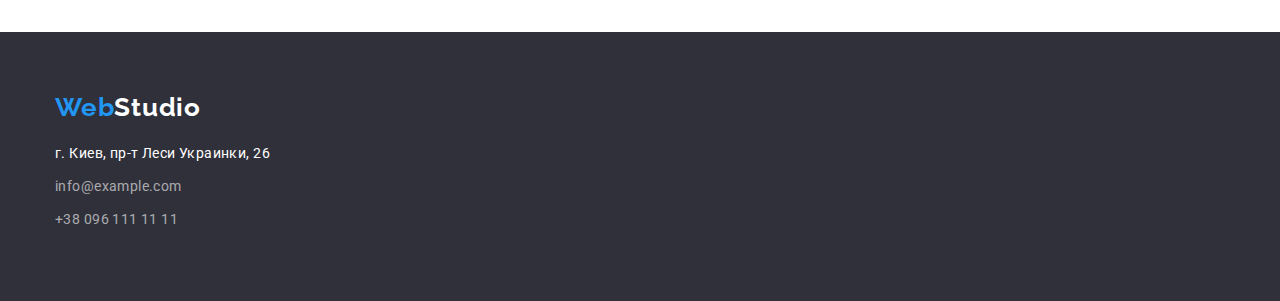
==== commit 2932f2c6: "fix" ====
--- a/portfolio.html
+++ b/portfolio.html
@@ -20,8 +20,8 @@
         <a href="./index.html" class="logo"><span class="logo-blue">Web</span>Studio</a>
         <nav class="navigation">
           <ul class="list nav-list">
-            <li class="current">Студия</li>
-            <li><a href="./portfolio.html" class="link-nav">Портфолио</a></li>
+            <li><a href="./index.html" class="link-nav">Студия</a></li>
+            <li><a href="./portfolio.html" class="link-nav current">Портфолио</a></li>
             <li><a href="#" class="link-nav">Контакты</a></li>
           </ul>
         </nav>
@@ -36,7 +36,11 @@
         <div class="container">
           <h1 class="visually-hidden">Prontfolio</h1>
           <ul class="list portfolio-list">
-            <li><button type="button" class="portfolio-list-buttons">Все</button></li>
+            <li>
+              <button type="button" class="portfolio-list-buttons current-porfolio-list">
+                Все
+              </button>
+            </li>
             <li><button type="button" class="portfolio-list-buttons">Веб-сайты</button></li>
             <li><button type="button" class="portfolio-list-buttons">Приложения</button></li>
             <li><button type="button" class="portfolio-list-buttons">Дизайн</button></li>
--- a/CSS/style.css
+++ b/CSS/style.css
@@ -10,6 +10,7 @@
   --second-background-color: #f5f4fa;
   --page-background-color: #ffffff;
   --adress-color: rgba(255, 255, 255, 0.6);
+  --heder-line: #ececec;
 }
 p,
 h1,
@@ -39,12 +40,10 @@
   padding: 94px 0;
 }
 .header {
-  border-bottom: 1px solid transparent;
+  border-bottom: 1px solid var(--heder-line);
 }
 .header-container {
   display: flex;
-  justify-content: space-between;
-  align-items: center;
 }
 
 .navigation {
@@ -82,13 +81,16 @@
   color: var(--hover-color);
 }
 .navigation {
+  margin-right: auto;
   font-weight: 500;
   font-size: 14px;
   line-height: 1.14;
   letter-spacing: 0.02em;
   background-color: var(--elements-background-color);
 }
+
 .link-nav {
+  display: block;
   text-decoration: none;
   color: var(--main-color);
   padding: 32px 0;
@@ -112,6 +114,7 @@
   margin-left: 50px;
 }
 .link-contact {
+  display: block;
   text-decoration: none;
   color: var(--second-color);
   padding: 32px 0;
@@ -168,7 +171,7 @@
 }
 .why-we-list {
   display: flex;
-  flex-basis: calc((100%-3 * 30) / 4);
+  flex-basis: calc((100% - 3 * 30) / 4);
 }
 
 .why-we-list > li:nth-child(n + 2) {
@@ -208,14 +211,15 @@
 .what-we-do-list {
   display: flex;
 }
-.what-we-do-list > li:nth-child(n + 2) {
-  margin-left: 30px;
-}
-.what-we-do-list > img {
+.what-we-do-img {
   display: block;
   max-width: 100%;
   height: auto;
 }
+.what-we-do-list > li:nth-child(n + 2) {
+  margin-left: 30px;
+}
+
 .team {
   background: var(--second-background-color);
 }
@@ -355,7 +359,8 @@
   color: var(--main-color);
 }
 .portfolio-list-buttons:focus,
-.portfolio-list-buttons:hover {
+.portfolio-list-buttons:hover,
+.current-porfolio-list {
   color: var(--contrast-color);
   background-color: var(--hover-color);
 }
@@ -366,13 +371,11 @@
   margin-left: -30px;
 }
 .portfolio-projects-list > li {
-  flex-basis: calc((100$ - 3 * 30px) / 3);
+  flex-basis: calc((100% - 3 * 30px) / 3);
   margin-left: 30px;
   margin-top: 30px;
 }
-.portfolio-projects-list > li:nth-child(3n + 1) {
-  margin-left: 0;
-}
+
 .portfolio-pojects-item {
   background-color: var(--contrast-color);
 }
@@ -383,7 +386,7 @@
 }
 .portfolio-project {
   border: 1px solid #eeeeee;
-  border-top-color: transparent;
+  border-top: 0;
   box-sizing: border-box;
   padding: 20px 24px;
 }
